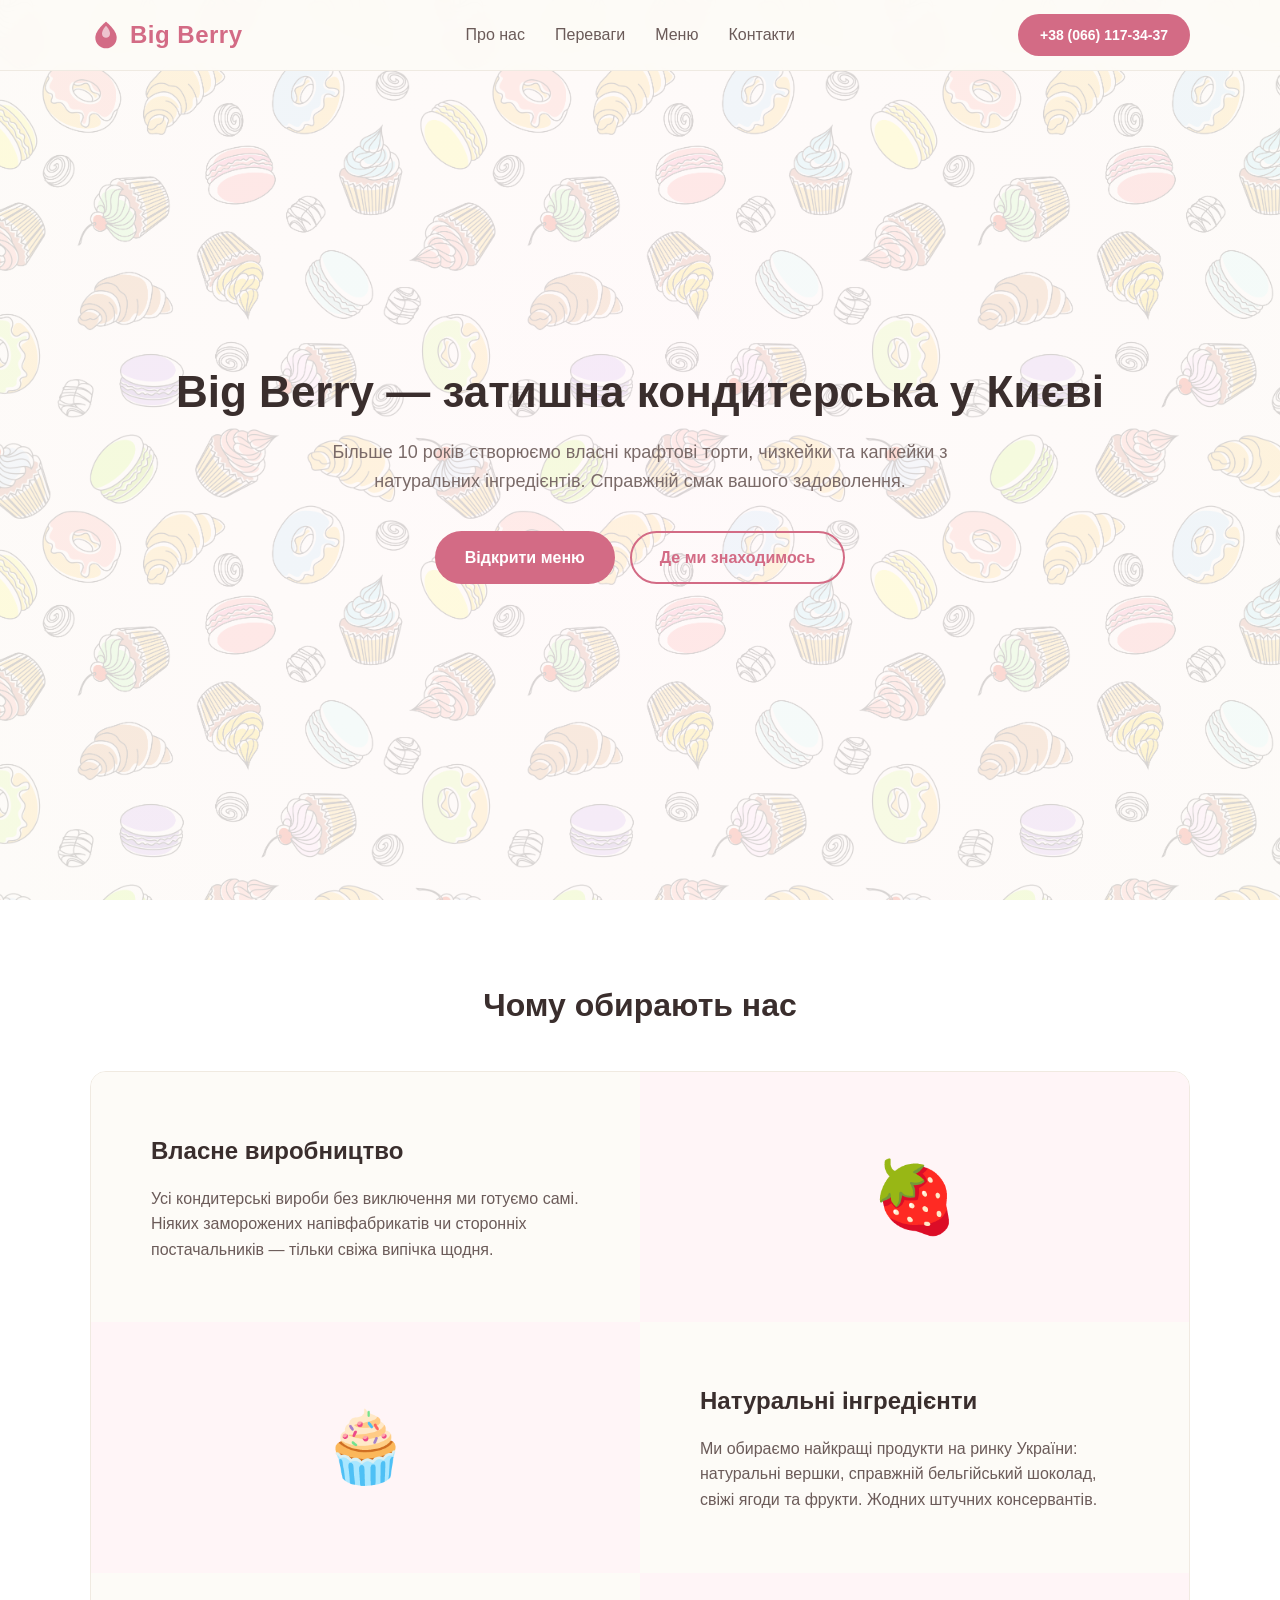
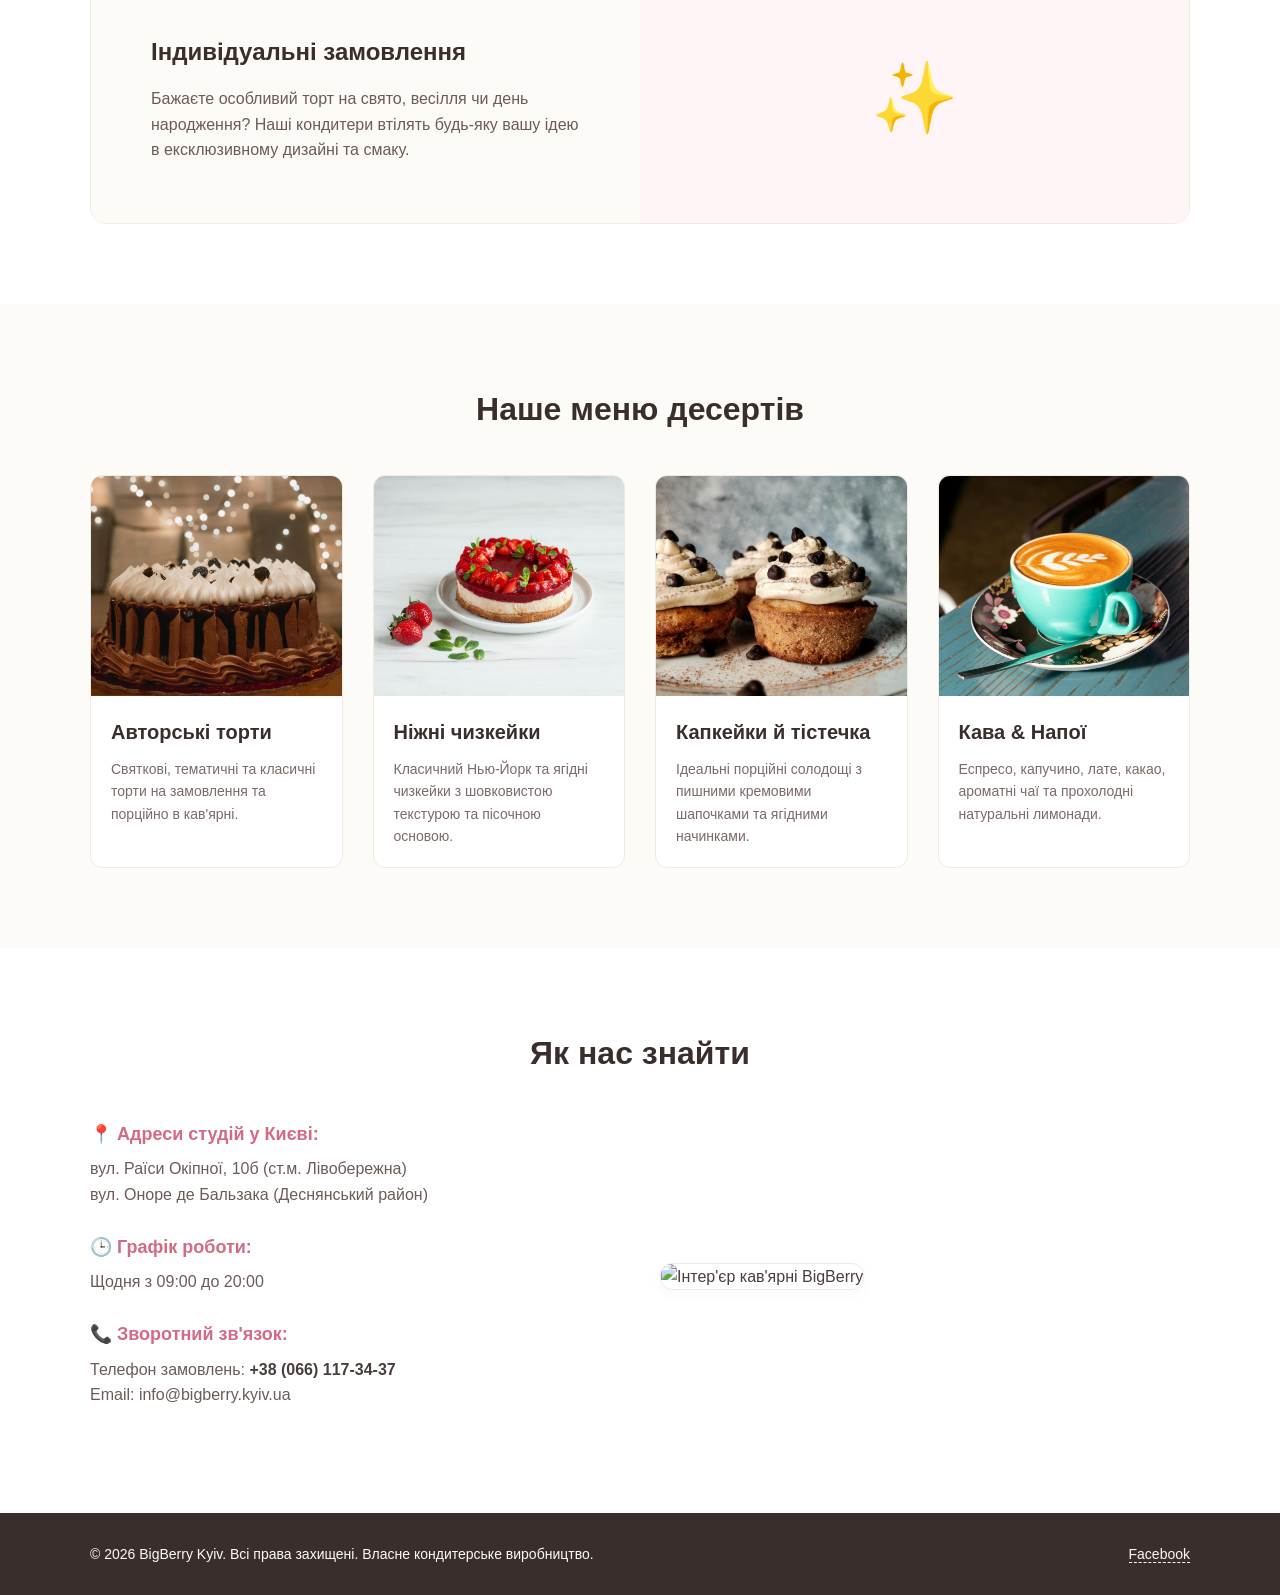
==== index.html @ 58b582c5 "Add files via upload" ====
<!DOCTYPE html>
<html lang="uk">
<head>
    <meta charset="UTF-8">
    <meta name="viewport" content="width=device-width, initial-scale=1.0">
    <title>Big Berry — Кондитерська в Києві</title>
    <link rel="stylesheet" href="style.css">
</head>
<body>

    <header class="header">
        <div class="container header__container">
            <a href="#" class="logo">
                <svg width="32" height="32" viewBox="0 0 24 24" fill="none" xmlns="http://www.w3.org/2000/svg">
                    <path d="M12 22C16.4183 22 20 18.4183 20 14C20 8 12 2 12 2C12 2 4 8 4 14C4 18.4183 7.58172 22 12 22Z" fill="#D36B85"/>
                    <path d="M12 5C12 5 15 8 15 11C15 13 13.5 14 12 14C10.5 14 9 13 9 11C9 8 12 5 12 5Z" fill="#FFF" opacity="0.6"/>
                </svg>
                <span class="logo__text">Big Berry</span>
            </a>
            <nav class="nav">
                <a href="#about" class="nav__link">Про нас</a>
                <a href="#advantages" class="nav__link">Переваги</a>
                <a href="#menu" class="nav__link">Меню</a>
                <a href="#contacts" class="nav__link">Контакти</a>
            </nav>
            <a href="tel:+380661173437" class="btn btn--header">+38 (066) 117-34-37</a>
        </div>
    </header>

    <section id="about" class="hero">
        <div class="container hero__container">
            <h1 class="hero__title">Big Berry — затишна кондитерська у Києві</h1>
            <p class="hero__subtitle">Більше 10 років створюємо власні крафтові торти, чизкейки та капкейки з натуральних інгредієнтів. Справжній смак вашого задоволення.</p>
            <div class="hero__buttons">
                <a href="#menu" class="btn">Відкрити меню</a>
                <a href="#contacts" class="btn btn--secondary">Де ми знаходимось</a>
            </div>
        </div>
    </section>

    <section id="advantages" class="advantages">
        <div class="container">
            <h2 class="section-title">Чому обирають нас</h2>
            
            <div class="grid-checkerboard">
                <div class="grid-text">
                    <h3>Власне виробництво</h3>
                    <p>Усі кондитерські вироби без виключення ми готуємо самі. Ніяких заморожених напівфабрикатів чи сторонніх постачальників — тільки свіжа випічка щодня.</p>
                </div>
                <div class="grid-visual">
                    <div class="vector-icon">🍓</div> 
                </div>

                <div class="grid-visual">
                    <div class="vector-icon">🧁</div>
                </div>
                <div class="grid-text">
                    <h3>Натуральні інгредієнти</h3>
                    <p>Ми обираємо найкращі продукти на ринку України: натуральні вершки, справжній бельгійський шоколад, свіжі ягоди та фрукти. Жодних штучних консервантів.</p>
                </div>

                <div class="grid-text">
                    <h3>Індивідуальні замовлення</h3>
                    <p>Бажаєте особливий торт на свято, весілля чи день народження? Наші кондитери втілять будь-яку вашу ідею в ексклюзивному дизайні та смаку.</p>
                </div>
                <div class="grid-visual">
                    <div class="vector-icon">✨</div>
                </div>
            </div>
        </div>
    </section>

    <section id="menu" class="menu-section">
        <div class="container">
            <h2 class="section-title">Наше меню десертів</h2>
            <div class="menu-grid">

                <div class="menu-card">
                    <div class="menu-card__img-wrapper">
                        <img src="image/cake.jpg"
                            alt="Авторські торти BigBerry" class="menu-card__img">
                    </div>
                    <div class="menu-card__content">
                        <h3 class="menu-card__title">Авторські торти</h3>
                        <p class="menu-card__desc">Святкові, тематичні та класичні торти на замовлення та порційно в
                            кав'ярні.</p>
                    </div>
                </div>

                <div class="menu-card">
                    <div class="menu-card__img-wrapper">
                        <img src="image/cheesecake.jpg"
                            alt="Ніжні чизкейки" class="menu-card__img">
                    </div>
                    <div class="menu-card__content">
                        <h3 class="menu-card__title">Ніжні чизкейки</h3>
                        <p class="menu-card__desc">Класичний Нью-Йорк та ягідні чизкейки з шовковистою текстурою та пісочною
                            основою.</p>
                    </div>
                </div>

                <div class="menu-card">
                    <div class="menu-card__img-wrapper">
                        <img src="image/cupcake.jpg"
                            alt="Капкейки й тістечка BigBerry" class="menu-card__img">
                    </div>
                    <div class="menu-card__content">
                        <h3 class="menu-card__title">Капкейки й тістечка</h3>
                        <p class="menu-card__desc">Ідеальні порційні солодощі з пишними кремовими шапочками та ягідними
                            начинками.</p>
                    </div>
                </div>

                <div class="menu-card">
                    <div class="menu-card__img-wrapper">
                        <img src="image/coffee.jpg"
                            alt="Кава & Напої" class="menu-card__img">
                    </div>
                    <div class="menu-card__content">
                        <h3 class="menu-card__title">Кава & Напої</h3>
                        <p class="menu-card__desc">Еспресо, капучино, лате, какао, ароматні чаї та прохолодні натуральні
                            лимонади.</p>
                    </div>
                </div>

            </div>
        </div>
    </section>

    <section id="contacts" class="contacts-section">
        <div class="container">
            <h2 class="section-title">Як нас знайти</h2>
            
            <div class="contacts-wrapper">
                <div class="contacts-info">
                    <div class="info-block">
                        <h4>📍 Адреси студій у Києві:</h4>
                        <p>вул. Раїси Окіпної, 10б (ст.м. Лівобережна)</p>
                        <p>вул. Оноре де Бальзака (Деснянський район)</p>
                    </div>

                    <div class="info-block">
                        <h4>🕒 Графік роботи:</h4>
                        <p>Щодня з 09:00 до 20:00</p>
                    </div>

                    <div class="info-block">
                        <h4>📞 Зворотний зв'язок:</h4>
                        <p>Телефон замовлень: <a href="tel:+380661173437" class="phone-link">+38 (066) 117-34-37</a></p>
                        <p>Email: info@bigberry.kyiv.ua</p>
                    </div>
                </div>

                <div class="contacts-map">
                    <img src="https://images.unsplash.com/photo-1554118811-1e0d58224f24?auto=format&fit=crop&w=800&q=80" 
                        alt="Інтер'єр кав'ярні BigBerry" 
                        class="contacts-img">
                </div>
            </div>
        </div>
    </section>

    <footer class="footer">
        <div class="container footer__container">
            <p>&copy; 2026 BigBerry Kyiv. Всі права захищені. Власне кондитерське виробництво.</p>
            <div class="footer__socials">
                <a href="https://facebook.com/bigberrykiev" target="_blank" class="social-link">Facebook</a>
            </div>
        </div>
    </footer>

</body>
</html>
---- style.css ----
/* --- ОБНУЛЕННЯ ТА БАЗОВІ СТИЛІ --- */
* {
    box-sizing: border-box;
    margin: 0;
    padding: 0;
}

html {
    scroll-behavior: smooth;
}

body {
    font-family: 'Segoe UI', Tahoma, Geneva, Verdana, sans-serif;
    background-color: #FDFBF7;
    color: #4A3E3D;
    line-height: 1.6;
    overflow-x: hidden; /* Захист від горизонтального скролу */
}

.container {
    width: 100%;
    max-width: 1140px;
    margin: 0 auto;
    padding: 0 20px;
}

/* --- КНОПКИ --- */
.btn {
    display: inline-block;
    background-color: #D36B85;
    color: #FFF;
    padding: 12px 28px;
    border-radius: 50px;
    text-decoration: none;
    font-weight: 600;
    transition: all 0.3s ease;
    border: 2px solid transparent;
    text-align: center;
}

.btn:hover {
    background-color: #B8526C;
    transform: translateY(-2px);
}

.btn--secondary {
    background-color: transparent;
    color: #D36B85;
    border: 2px solid #D36B85;
}

.btn--secondary:hover {
    background-color: #FFF5F7;
    color: #B8526C;
    border-color: #B8526C;
}

.btn--header {
    padding: 8px 20px;
    font-size: 14px;
    white-space: nowrap;
}

/* --- HEADER --- */
.header {
    background-color: rgba(253, 251, 247, 0.95);
    backdrop-filter: blur(8px);
    -webkit-backdrop-filter: blur(8px);
    position: fixed;
    top: 0;
    left: 0;
    width: 100%;
    z-index: 100;
    border-bottom: 1px solid #EFEAE2;
}

.header__container {
    display: flex;
    justify-content: space-between;
    align-items: center;
    height: 70px;
}

/* --- СТИЛІ ДЛЯ ЛОГОТИПУ (КОМП'ЮТЕРНА ВЕРСІЯ) --- */
.logo {
    display: flex;
    align-items: center;
    gap: 8px;
    text-decoration: none;
    color: #D36B85; /* Фірмовий ягідний колір */
    transition: transform 0.2s ease;
}

.logo:hover {
    transform: scale(1.02);
}

.logo__text {
    font-size: 24px;
    font-weight: 800; /* Робимо напис жирним та помітним */
    letter-spacing: 0.5px; /* Невеликий елегантний відступ між літерами */
    white-space: nowrap; /* ЗАБОРОНЯЄМО перенос слова "Berry" на новий рядок */
    font-family: 'Segoe UI', Tahoma, Geneva, Verdana, sans-serif;
}

.nav {
    display: flex;
    gap: 30px;
}

.nav__link {
    text-decoration: none;
    color: #6B5B59;
    font-weight: 500;
    transition: color 0.2s ease;
}

.nav__link:hover {
    color: #D36B85;
}

/* --- HERO SECTION НА ВЕСЬ ДИСПЛЕЙ --- */
.hero {
    min-height: 100vh;
    min-height: 100dvh; /* Для мобільних */
    display: flex;
    align-items: center;
    justify-content: center;
    padding: 90px 0 40px 0;
    text-align: center;
    position: relative;
    /* Ніжний світло-кремовий градієнт під вектором */
    background: radial-gradient(circle at center, #FFF8F9 0%, #FDFBF7 100%);
    box-sizing: border-box;
    overflow: hidden;
}


/* ШАР ДЛЯ ВЕКТОРНОЇ ГРАФІКИ З ЛОКАЛЬНОЇ ПАПКИ */
.hero::before {
    content: "";
    position: absolute;
    top: 0;
    left: 0;
    width: 100%;
    height: 100%;
    z-index: 1;
    
    /* Прозорість зображення (0.15 — це 15% видимості). 
       Регулюйте її, щоб фон залишався ніжним і текст добре читався */
    opacity: 0.15; 
    pointer-events: none;
    
    /* Шлях до вашого завантаженого файлу (замініть pattern.svg на вашу назву) */
    background-image: url("image/1047.jpg");
    background-repeat: repeat;
    
    /* Масштаб вашого фону (наприклад, 400px або 500px, залежно від того, 
       якого розміру солодощі ви хочете бачити) */
    background-size: 450px 450px; 
}
/* Контентний блок поверх патерну */
.hero__container {
    position: relative;
    z-index: 2;
    width: 100%;
}

.hero__title {
    font-size: 44px;
    font-weight: 800;
    line-height: 1.2;
    margin-bottom: 20px;
    color: #3A2E2D;
}

.hero__subtitle {
    font-size: 18px;
    color: #7A6A68;
    max-width: 700px;
    margin: 0 auto 35px auto;
}

.hero__buttons {
    display: flex;
    justify-content: center;
    align-items: center;
    gap: 15px;
}

/* --- ЗАГОЛОВКИ СЕКЦІЙ --- */
.section-title {
    text-align: center;
    font-size: 32px;
    margin-bottom: 40px;
    color: #3A2E2D;
    font-weight: 700;
}

/* --- ADVANTAGES (ШАХОВИЙ ПОРЯДОК) --- */
.advantages {
    padding: 80px 0;
    background-color: #FFF;
}

.grid-checkerboard {
    display: grid;
    grid-template-columns: 1fr 1fr;
    border: 1px solid #F0EAE1;
    border-radius: 16px;
    overflow: hidden;
}

.grid-text {
    padding: 60px;
    background-color: #FDFBF7;
    display: flex;
    flex-direction: column;
    justify-content: center;
}

.grid-text h3 {
    font-size: 24px;
    margin-bottom: 15px;
    color: #3A2E2D;
}

.grid-text p {
    color: #6B5B59;
}

.grid-visual {
    background-color: #FFF5F7;
    display: flex;
    justify-content: center;
    align-items: center;
    padding: 40px;
}

.vector-icon {
    font-size: 70px;
}

/* --- MENU SECTION --- */
.menu-section {
    padding: 80px 0;
    background-color: #FDFBF7;
}

.menu-grid {
    display: grid;
    grid-template-columns: repeat(auto-fit, minmax(250px, 1fr));
    gap: 30px;
}

.menu-card {
    background-color: #FFF;
    border: 1px solid #EFEAE2;
    border-radius: 12px;
    overflow: hidden;
    transition: transform 0.3s ease, box-shadow 0.3s ease;
    display: flex;
    flex-direction: column;
}

.menu-card:hover {
    transform: translateY(-5px);
    box-shadow: 0 10px 20px rgba(74, 62, 61, 0.05);
}

.menu-card__img-wrapper {
    width: 100%;
    height: 220px;
    overflow: hidden;
}

.menu-card__img {
    width: 100%;
    height: 100%;
    object-fit: cover;
    transition: transform 0.5s ease;
}

.menu-card:hover .menu-card__img {
    transform: scale(1.05);
}

.menu-card__content {
    padding: 20px;
    flex-grow: 1;
}

.menu-card__title {
    font-size: 20px;
    margin-bottom: 10px;
    color: #3A2E2D;
}

.menu-card__desc {
    font-size: 14px;
    color: #7A6A68;
}

/* --- CONTACTS SECTION --- */
.contacts-section {
    padding: 80px 0;
    background-color: #FFF;
}

.contacts-wrapper {
    display: grid;
    grid-template-columns: 1fr 1fr;
    gap: 40px;
    align-items: center;
}

.info-block {
    margin-bottom: 25px;
}

.info-block h4 {
    font-size: 18px;
    color: #D36B85;
    margin-bottom: 8px;
}

.info-block p {
    color: #6B5B59;
}

.phone-link {
    color: #4A3E3D;
    font-weight: 600;
    text-decoration: none;
}

.phone-link:hover {
    color: #D36B85;
}

.contacts-map {
    width: 100%;
}

.contacts-img {
    width: 100%;
    height: 380px;
    object-fit: cover;
    border-radius: 12px;
    border: 1px solid #EFEAE2;
    box-shadow: 0 4px 15px rgba(74, 62, 61, 0.03);
}

/* --- FOOTER --- */
.footer {
    background-color: #3A2E2D;
    color: #FDFBF7;
    padding: 30px 0;
    font-size: 14px;
}

.footer__container {
    display: flex;
    justify-content: space-between;
    align-items: center;
    gap: 15px;
}

.social-link {
    color: #FFF5F7;
    text-decoration: none;
    border-bottom: 1px dashed #FFF5F7;
}

/* --- МЕДІА-ЗАПИТИ ДЛЯ ПОВНОЇ АДАПТИВНОСТІ --- */

@media (max-width: 992px) {
    .hero__title {
        font-size: 38px;
    }
    .grid-text {
        padding: 40px;
    }
}

@media (max-width: 768px) {
    /* Ховаємо навігацію, залишаємо кнопку дзвінка */
    .nav { 
        display: none; 
    }
    
    .header__container {
        padding: 0 15px;
    }

    .logo__text {
        font-size: 19px; /* Акуратно зменшуємо розмір шрифту на смартфонах */
        letter-spacing: 0.2px;
        margin-right: 25px;
    }
    
    .header__container {
        padding: 0 15px; /* Трохи звужуємо відступи шапки, щоб звільнити місце */
    }

    /* Героїчна секція */
    .hero {
        padding: 130px 0 70px 0;
    }
    .hero__title {
        font-size: 28px;
    }
    .hero__subtitle {
        font-size: 16px;
    }
    .hero__buttons {
        flex-direction: column;
        width: 100%;
        max-width: 280px;
        margin: 0 auto;
    }
    .btn {
        width: 100%;
    }

    /* Перебудова шахівниці */
    .grid-checkerboard {
        grid-template-columns: 1fr;
        border-radius: 12px;
    }
    
    .grid-checkerboard > :nth-child(1) { order: 1; }
    .grid-checkerboard > :nth-child(2) { order: 2; }
    .grid-checkerboard > :nth-child(3) { order: 4; }
    .grid-checkerboard > :nth-child(4) { order: 3; }
    .grid-checkerboard > :nth-child(5) { order: 5; }
    .grid-checkerboard > :nth-child(6) { order: 6; }

    .grid-text {
        padding: 30px 20px;
        text-align: center;
    }
    .grid-visual {
        padding: 30px;
    }
    .vector-icon {
        font-size: 55px;
    }

    /* Меню та Контакти */
    .menu-grid {
        grid-template-columns: 1fr;
        gap: 20px;
    }
    .menu-card__img-wrapper {
        height: 180px;
    }

    .contacts-wrapper {
        grid-template-columns: 1fr;
        gap: 30px;
    }

    .contacts-img {
        height: 240px;
    }
    
    .section-title {
        font-size: 26px;
        margin-bottom: 30px;
    }

    /* Футер */
    .footer__container {
        flex-direction: column;
        text-align: center;
    }
}

@media (max-width: 360px) {
    /* Для зовсім маленьких екранів (наприклад, iPhone SE) */
    .logo__text {
        font-size: 17px; 
    }
}
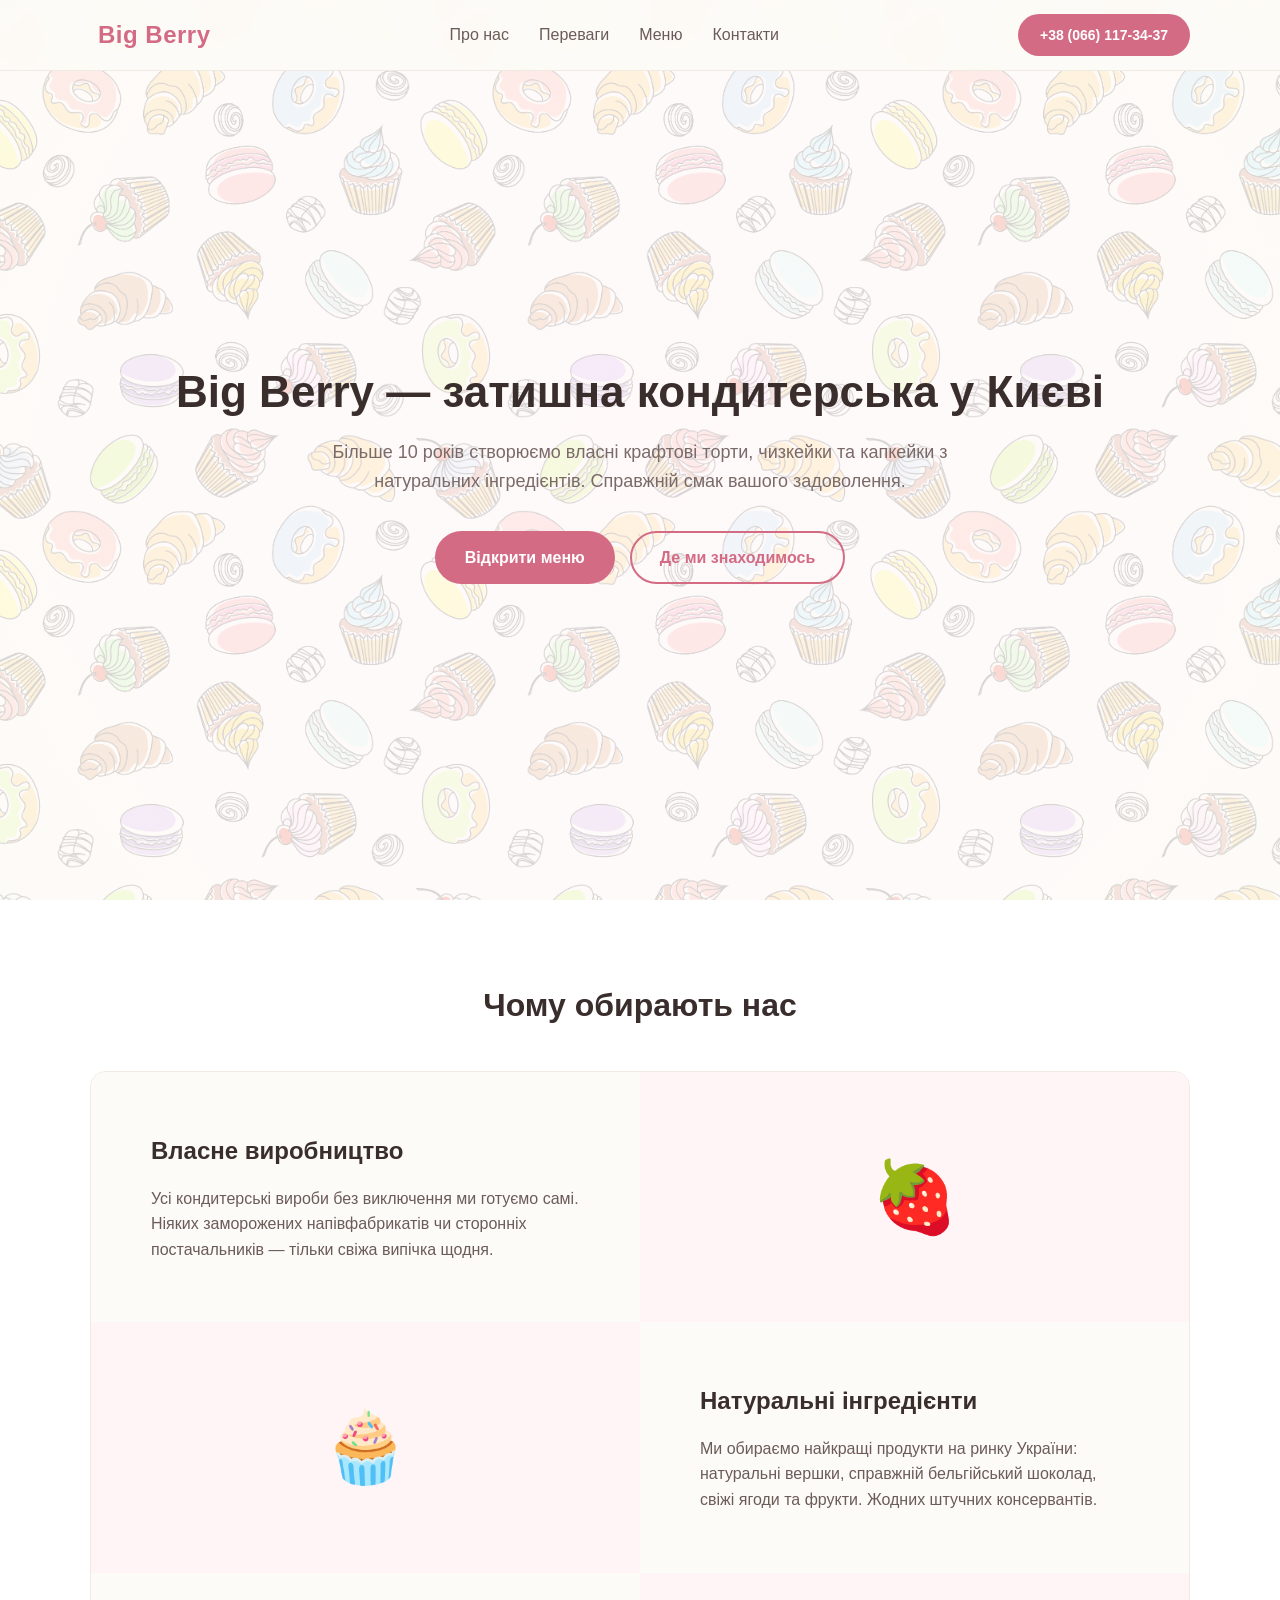
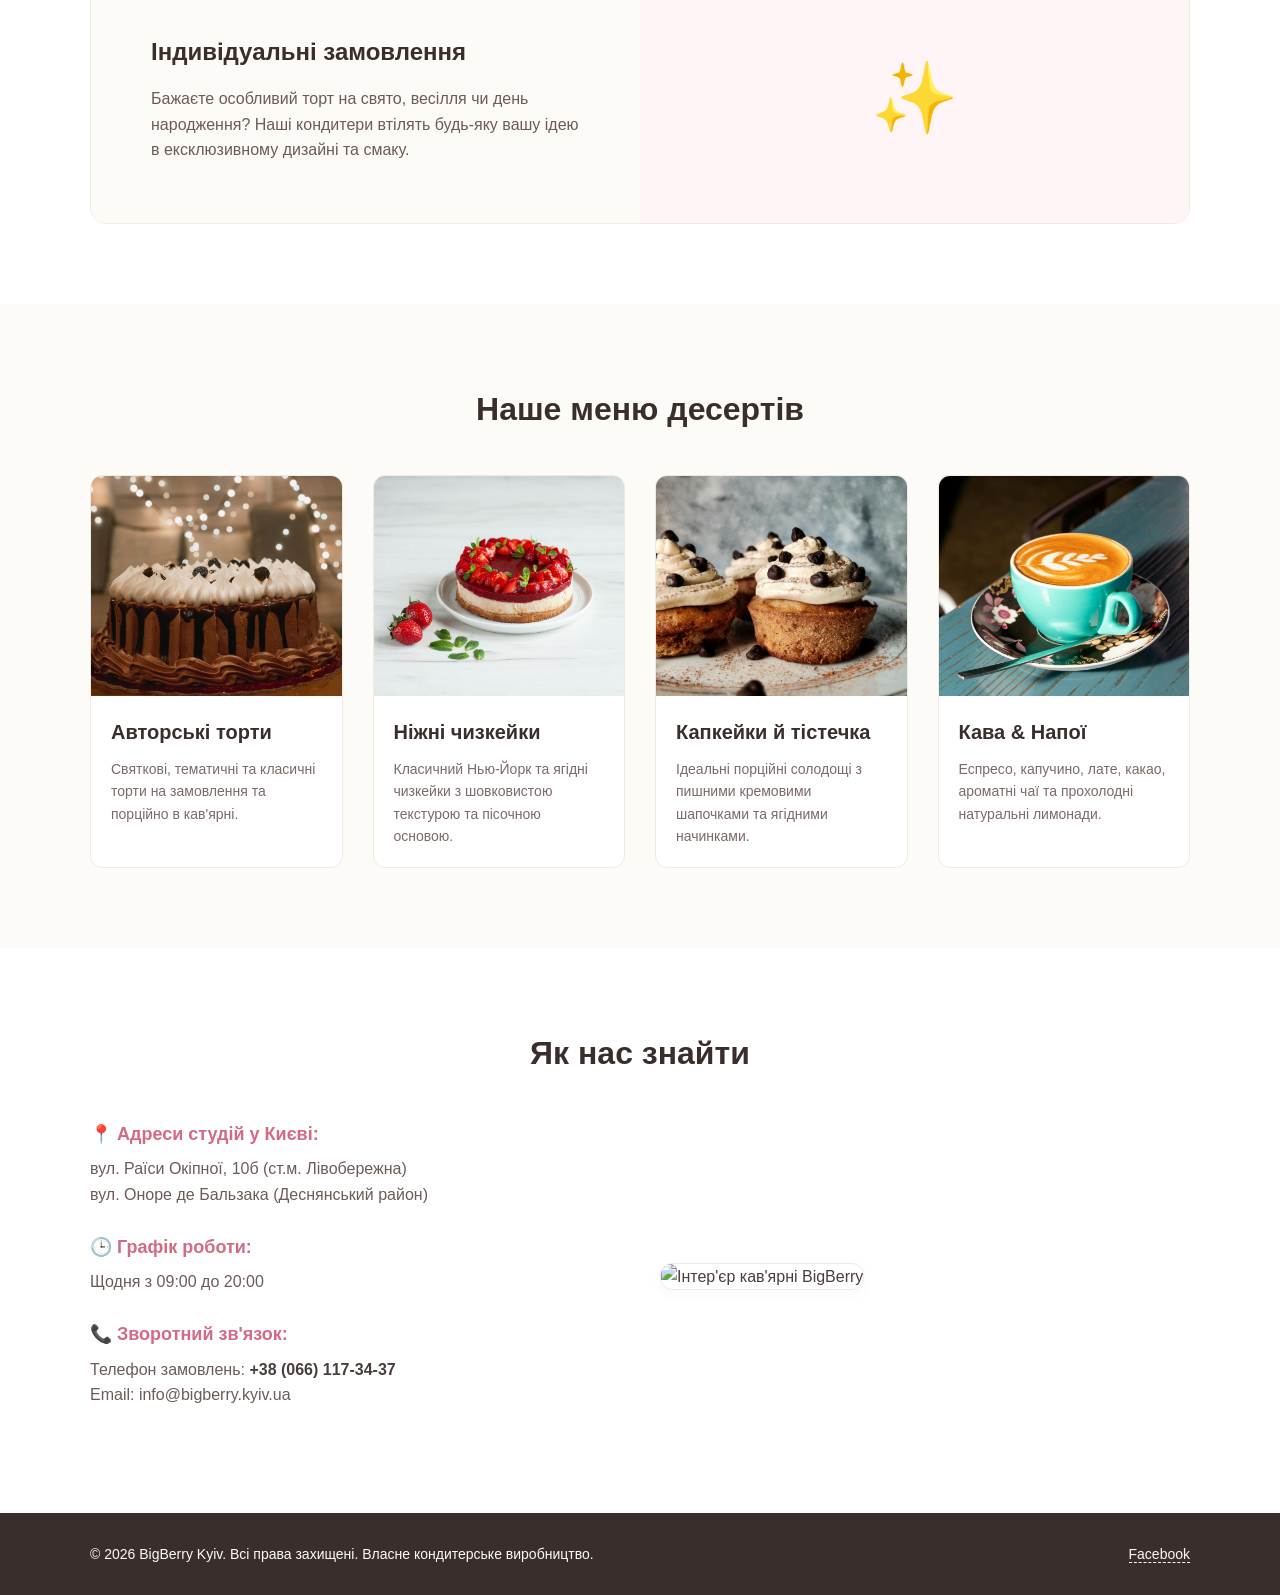
==== commit 0d56f9ca: "index.html" ====
--- a/index.html
+++ b/index.html
@@ -11,9 +11,26 @@
     <header class="header">
         <div class="container header__container">
             <a href="#" class="logo">
-                <svg width="32" height="32" viewBox="0 0 24 24" fill="none" xmlns="http://www.w3.org/2000/svg">
-                    <path d="M12 22C16.4183 22 20 18.4183 20 14C20 8 12 2 12 2C12 2 4 8 4 14C4 18.4183 7.58172 22 12 22Z" fill="#D36B85"/>
-                    <path d="M12 5C12 5 15 8 15 11C15 13 13.5 14 12 14C10.5 14 9 13 9 11C9 8 12 5 12 5Z" fill="#FFF" opacity="0.6"/>
+                <svg class="logo__svg" xmlns="http://www.w3.org/2000/svg" viewBox="0 0 100 115">
+                    <path d="M50,22 C49,15 44,5 54,2 C53,8 51,14 50,22 Z" fill="#B8526C"/>
+                    <path d="M50,22 C44,14 31,13 36,25 C42,24 47,23 50,22 Z" fill="#B8526C"/>
+                    <path d="M50,22 C56,14 69,13 64,25 C58,24 53,23 50,22 Z" fill="#B8526C"/>
+                    <path d="M50,24 
+                             C38,22 28,30 26,42 
+                             C16,42 12,52 16,62 
+                             C8,66 8,78 16,84 
+                             C12,94 22,104 32,102 
+                             C38,112 50,114 56,112 
+                             C62,114 74,112 80,102 
+                             C90,104 100,94 96,84 
+                             C104,78 104,66 96,62 
+                             C100,52 96,42 86,42 
+                             C84,30 74,22 62,24 
+                             C56,25 56,25 50,24 Z" 
+                          fill="#FFFFFF" 
+                          stroke="#B8526C" 
+                          stroke-width="5" 
+                          stroke-linejoin="round"/>
                 </svg>
                 <span class="logo__text">Big Berry</span>
             </a>
@@ -170,4 +187,4 @@
     </footer>
 
 </body>
-</html>+</html>
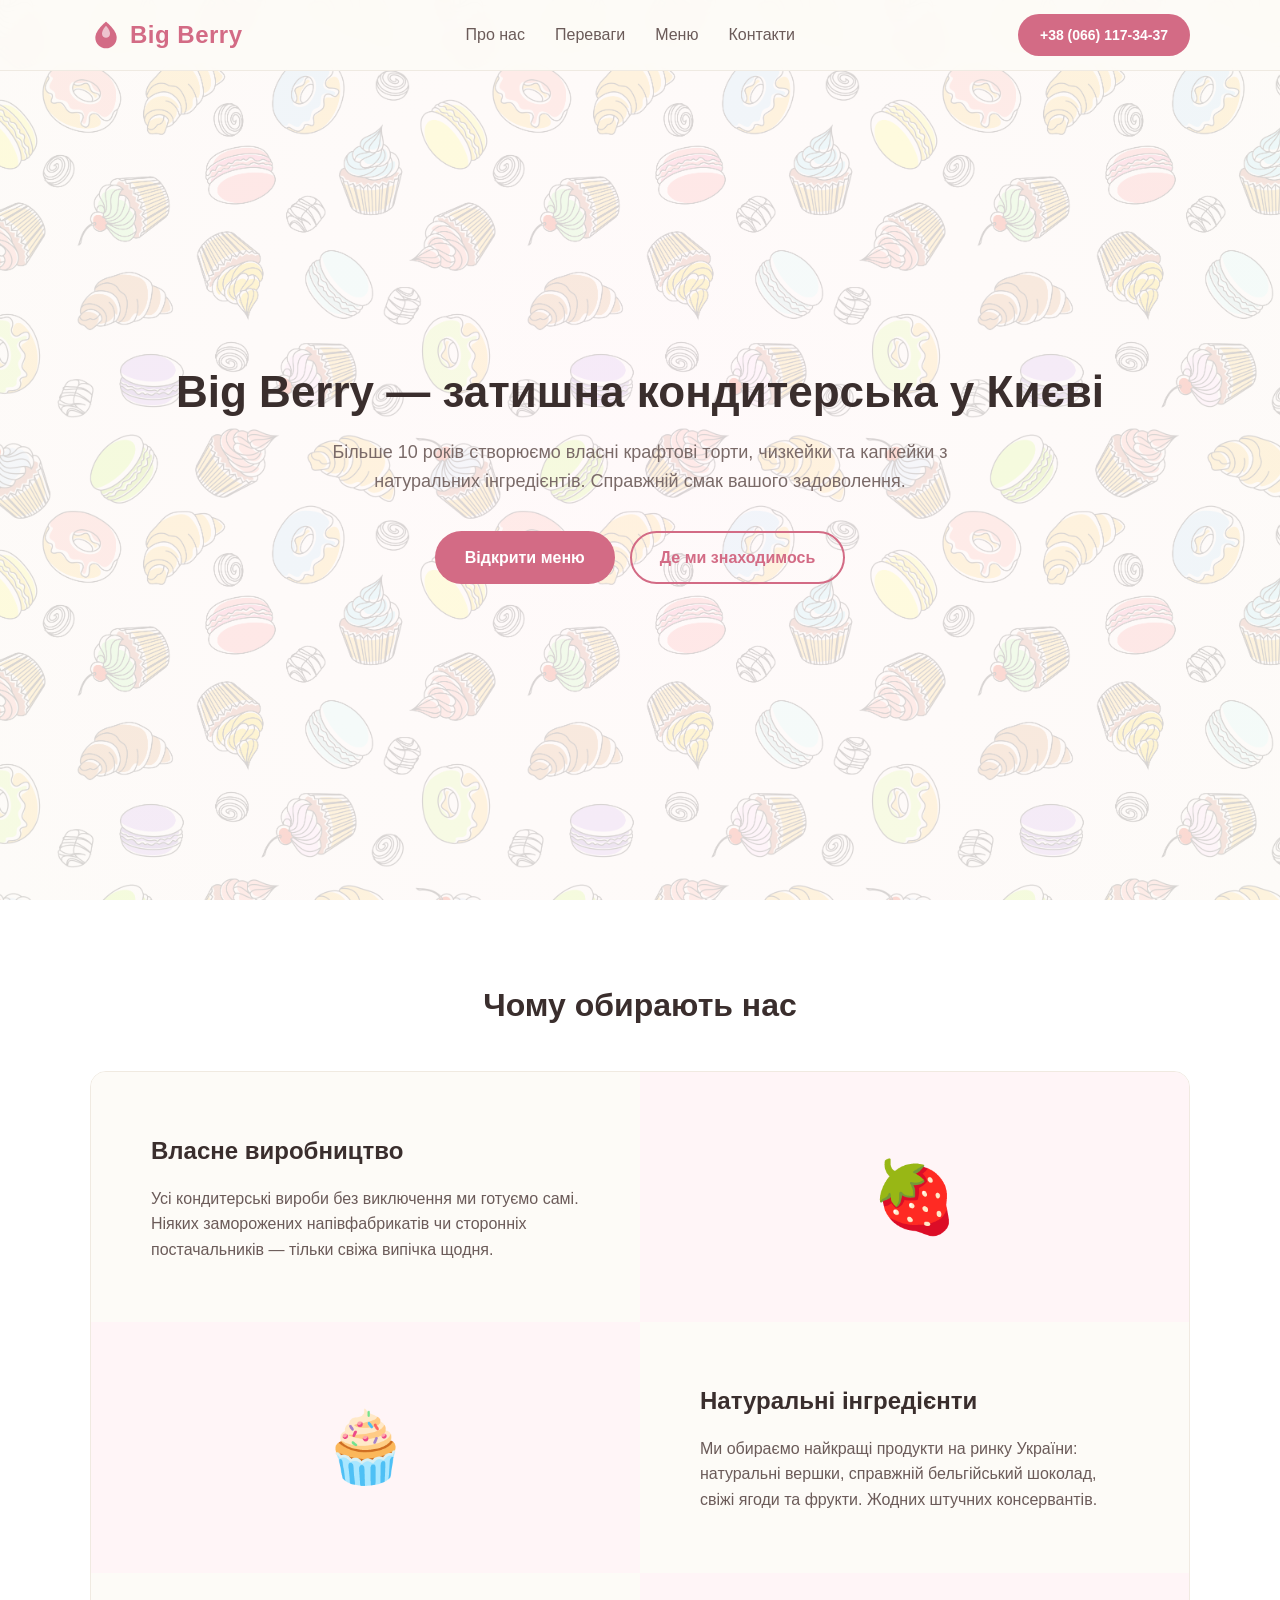
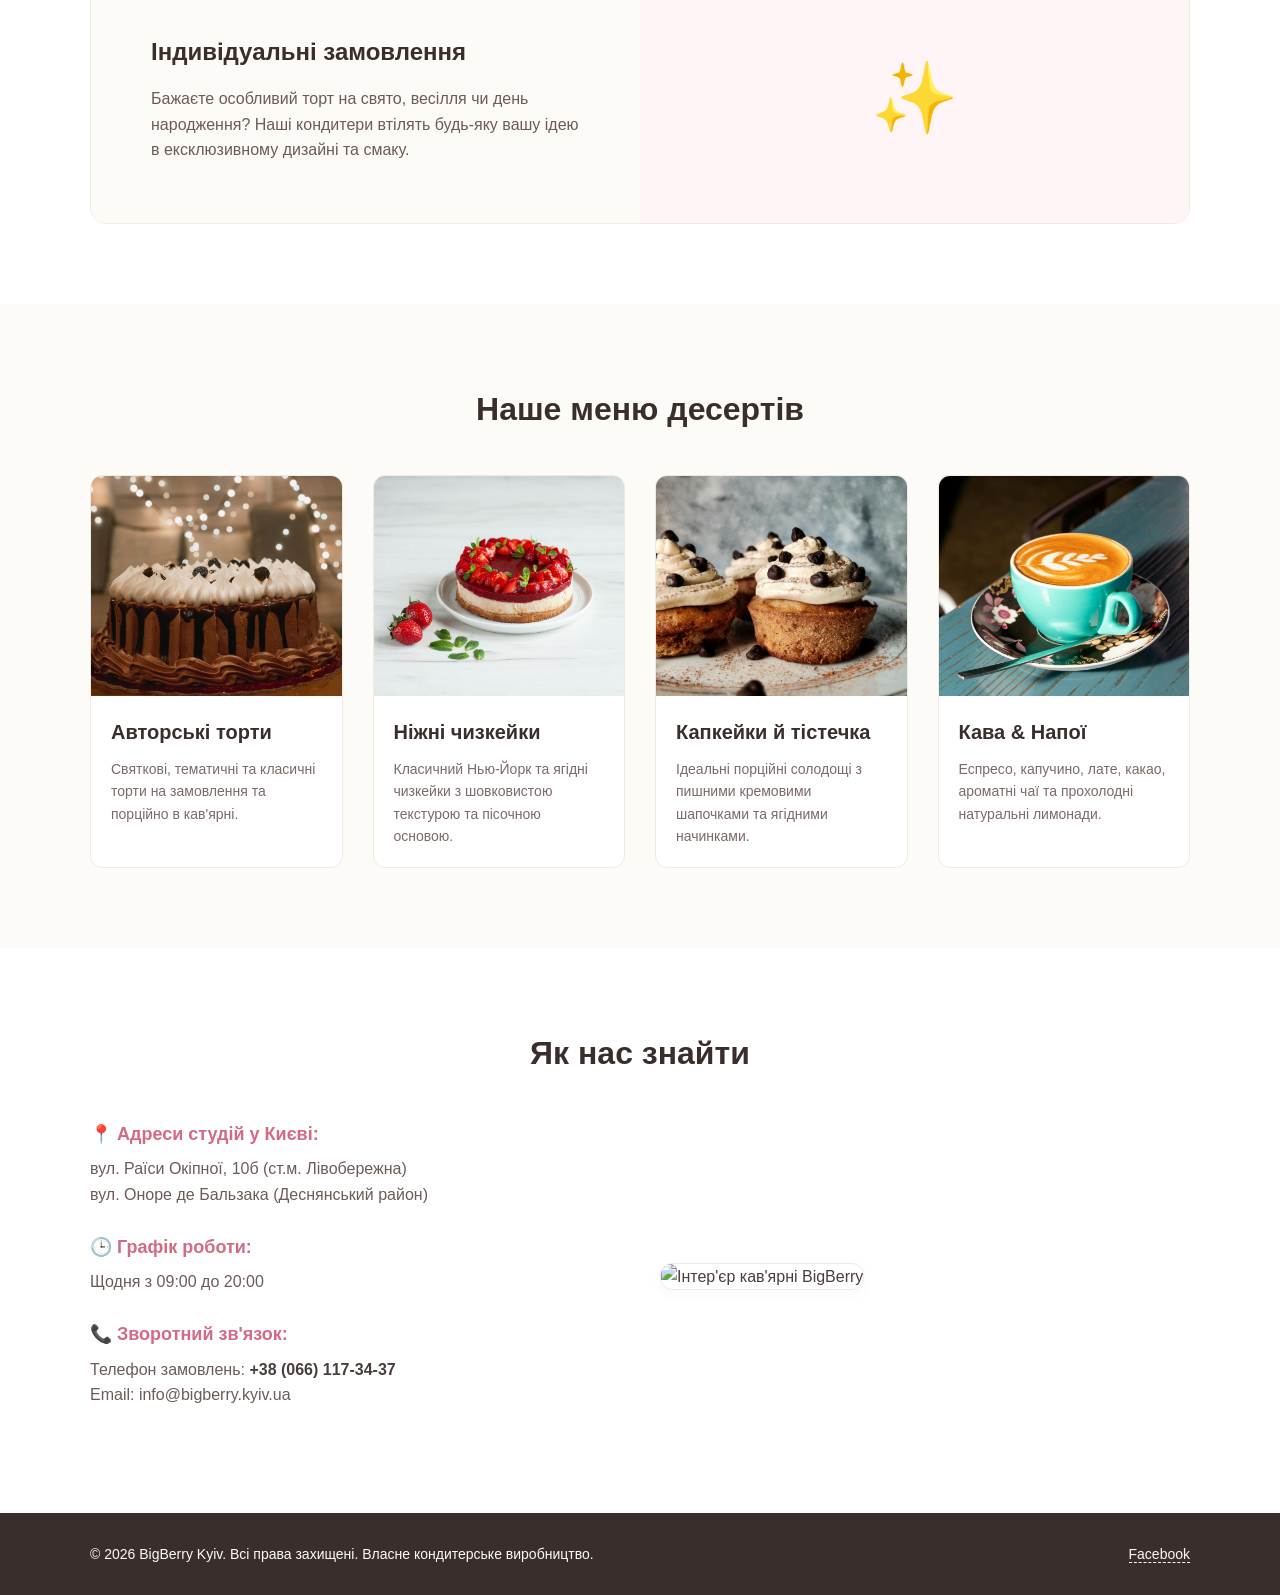
==== commit 0a85ecd5: "index.html" ====
--- a/index.html
+++ b/index.html
@@ -11,26 +11,9 @@
     <header class="header">
         <div class="container header__container">
             <a href="#" class="logo">
-                <svg class="logo__svg" xmlns="http://www.w3.org/2000/svg" viewBox="0 0 100 115">
-                    <path d="M50,22 C49,15 44,5 54,2 C53,8 51,14 50,22 Z" fill="#B8526C"/>
-                    <path d="M50,22 C44,14 31,13 36,25 C42,24 47,23 50,22 Z" fill="#B8526C"/>
-                    <path d="M50,22 C56,14 69,13 64,25 C58,24 53,23 50,22 Z" fill="#B8526C"/>
-                    <path d="M50,24 
-                             C38,22 28,30 26,42 
-                             C16,42 12,52 16,62 
-                             C8,66 8,78 16,84 
-                             C12,94 22,104 32,102 
-                             C38,112 50,114 56,112 
-                             C62,114 74,112 80,102 
-                             C90,104 100,94 96,84 
-                             C104,78 104,66 96,62 
-                             C100,52 96,42 86,42 
-                             C84,30 74,22 62,24 
-                             C56,25 56,25 50,24 Z" 
-                          fill="#FFFFFF" 
-                          stroke="#B8526C" 
-                          stroke-width="5" 
-                          stroke-linejoin="round"/>
+                <svg width="32" height="32" viewBox="0 0 24 24" fill="none" xmlns="http://www.w3.org/2000/svg">
+                    <path d="M12 22C16.4183 22 20 18.4183 20 14C20 8 12 2 12 2C12 2 4 8 4 14C4 18.4183 7.58172 22 12 22Z" fill="#D36B85"/>
+                    <path d="M12 5C12 5 15 8 15 11C15 13 13.5 14 12 14C10.5 14 9 13 9 11C9 8 12 5 12 5Z" fill="#FFF" opacity="0.6"/>
                 </svg>
                 <span class="logo__text">Big Berry</span>
             </a>
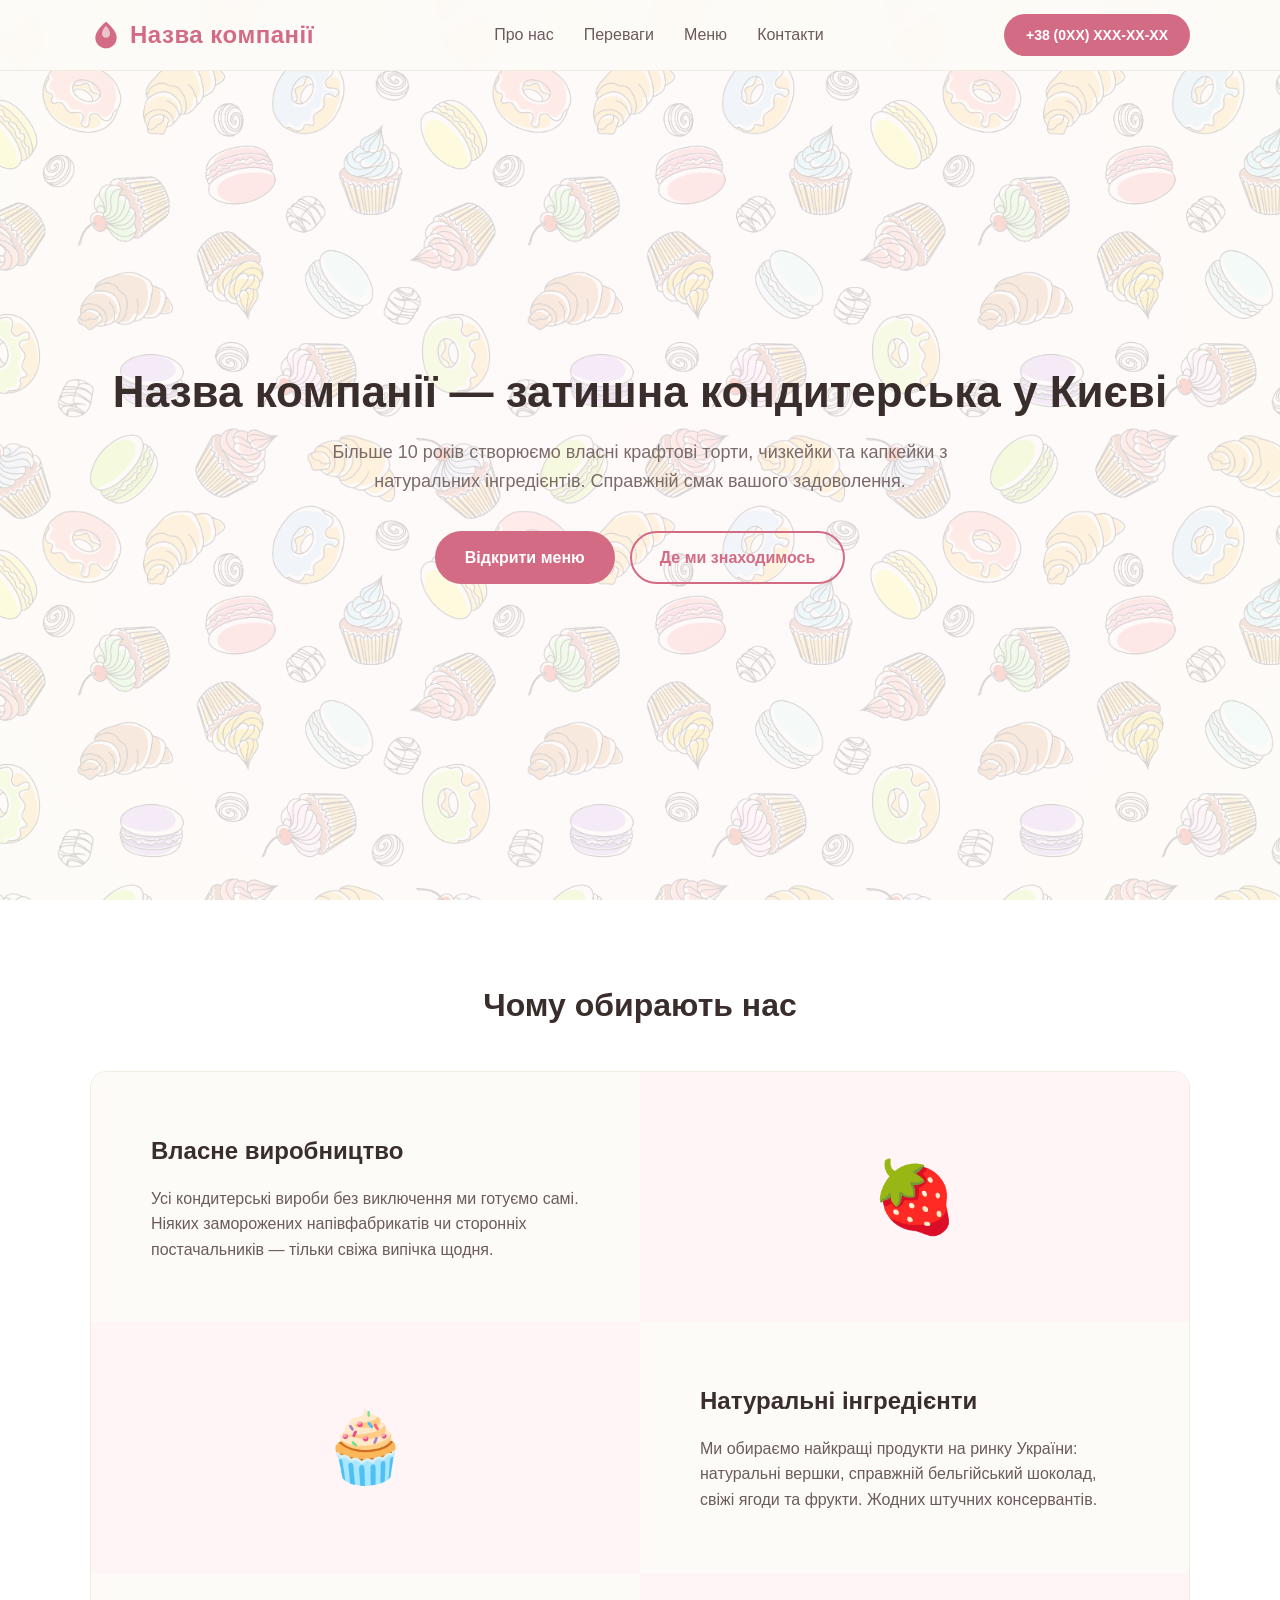
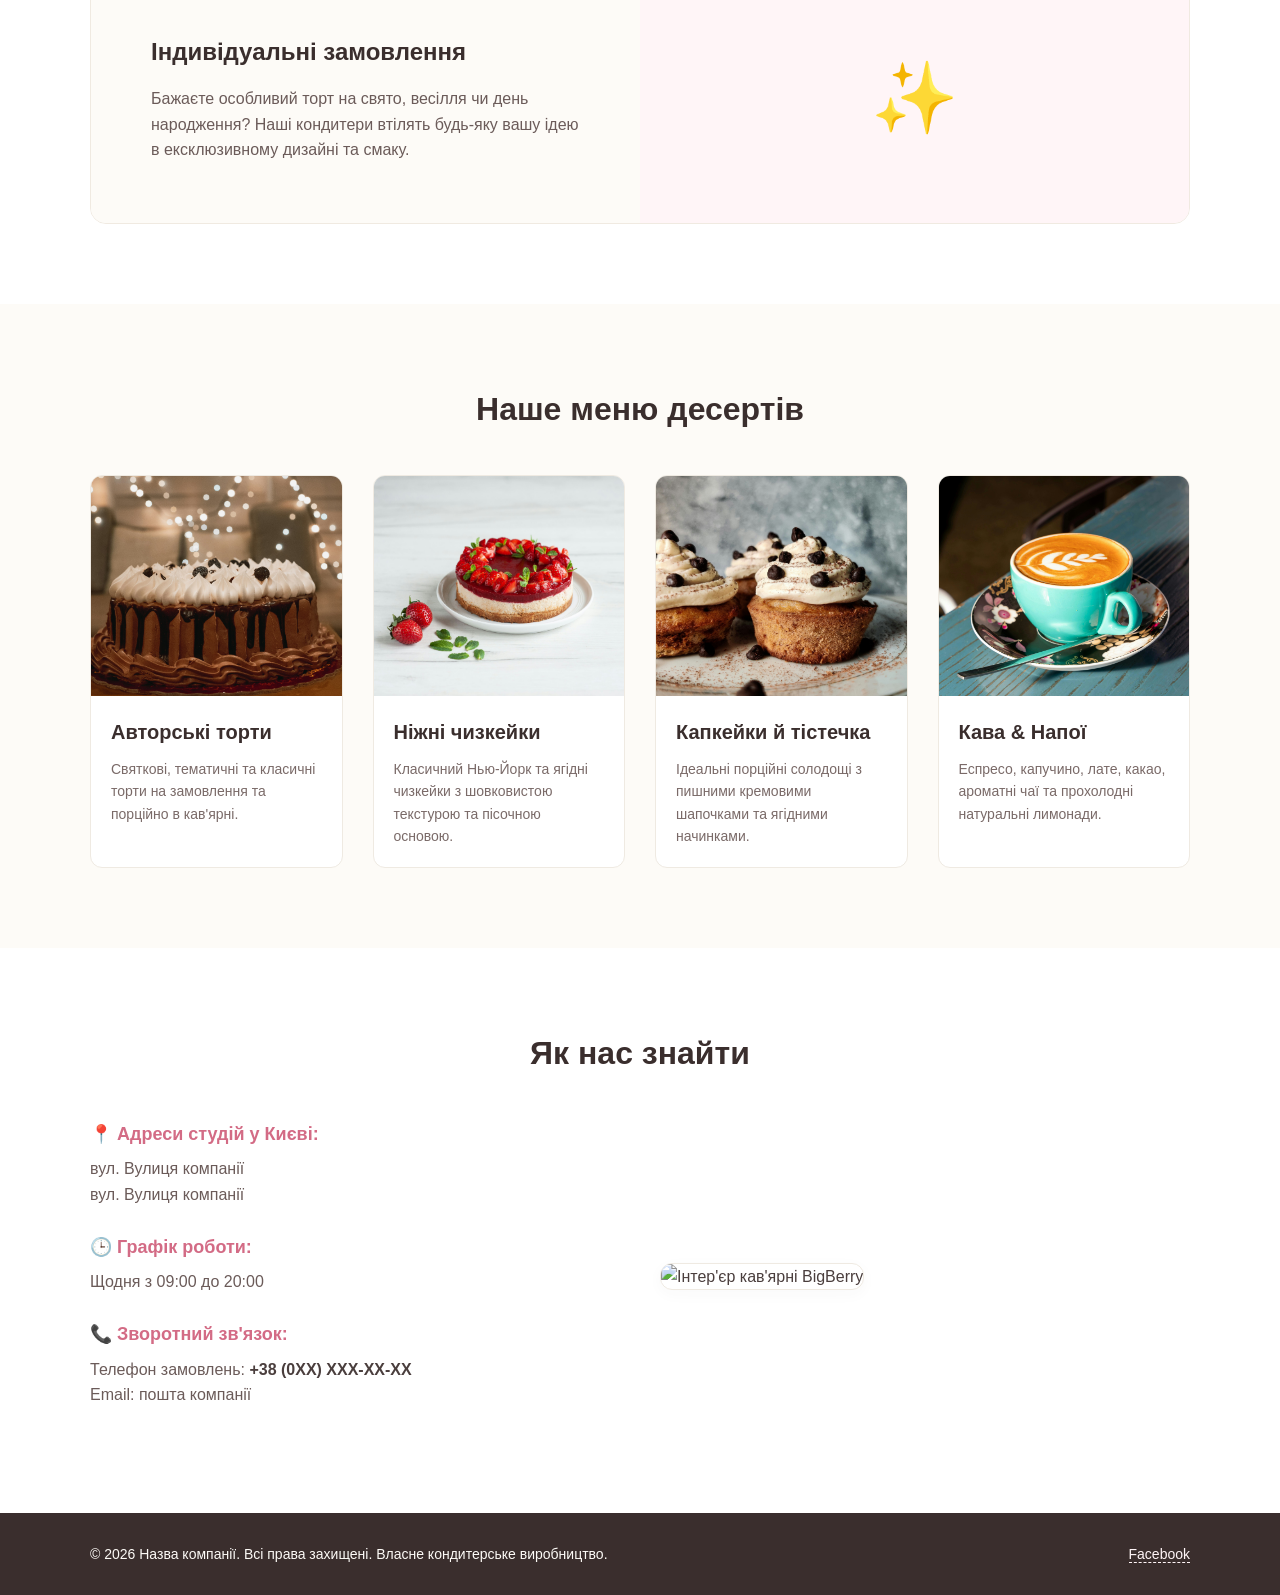
==== commit 279de0f5: "index.html" ====
--- a/index.html
+++ b/index.html
@@ -3,7 +3,7 @@
 <head>
     <meta charset="UTF-8">
     <meta name="viewport" content="width=device-width, initial-scale=1.0">
-    <title>Big Berry — Кондитерська в Києві</title>
+    <title>Назва компанії — Кондитерська в Києві</title>
     <link rel="stylesheet" href="style.css">
 </head>
 <body>
@@ -15,7 +15,7 @@
                     <path d="M12 22C16.4183 22 20 18.4183 20 14C20 8 12 2 12 2C12 2 4 8 4 14C4 18.4183 7.58172 22 12 22Z" fill="#D36B85"/>
                     <path d="M12 5C12 5 15 8 15 11C15 13 13.5 14 12 14C10.5 14 9 13 9 11C9 8 12 5 12 5Z" fill="#FFF" opacity="0.6"/>
                 </svg>
-                <span class="logo__text">Big Berry</span>
+                <span class="logo__text">Назва компанії</span>
             </a>
             <nav class="nav">
                 <a href="#about" class="nav__link">Про нас</a>
@@ -23,13 +23,13 @@
                 <a href="#menu" class="nav__link">Меню</a>
                 <a href="#contacts" class="nav__link">Контакти</a>
             </nav>
-            <a href="tel:+380661173437" class="btn btn--header">+38 (066) 117-34-37</a>
+            <a href="№" class="btn btn--header">+38 (0ХХ) ХХХ-ХХ-ХХ</a>
         </div>
     </header>
 
     <section id="about" class="hero">
         <div class="container hero__container">
-            <h1 class="hero__title">Big Berry — затишна кондитерська у Києві</h1>
+            <h1 class="hero__title">Назва компанії — затишна кондитерська у Києві</h1>
             <p class="hero__subtitle">Більше 10 років створюємо власні крафтові торти, чизкейки та капкейки з натуральних інгредієнтів. Справжній смак вашого задоволення.</p>
             <div class="hero__buttons">
                 <a href="#menu" class="btn">Відкрити меню</a>
@@ -135,8 +135,8 @@
                 <div class="contacts-info">
                     <div class="info-block">
                         <h4>📍 Адреси студій у Києві:</h4>
-                        <p>вул. Раїси Окіпної, 10б (ст.м. Лівобережна)</p>
-                        <p>вул. Оноре де Бальзака (Деснянський район)</p>
+                        <p>вул. Вулиця компанії</p>
+                        <p>вул. Вулиця компанії</p>
                     </div>
 
                     <div class="info-block">
@@ -146,8 +146,8 @@
 
                     <div class="info-block">
                         <h4>📞 Зворотний зв'язок:</h4>
-                        <p>Телефон замовлень: <a href="tel:+380661173437" class="phone-link">+38 (066) 117-34-37</a></p>
-                        <p>Email: info@bigberry.kyiv.ua</p>
+                        <p>Телефон замовлень: <a href="№" class="phone-link">+38 (0ХХ) ХХХ-ХХ-ХХ</a></p>
+                        <p>Email: пошта компанії</p>
                     </div>
                 </div>
 
@@ -162,9 +162,9 @@
 
     <footer class="footer">
         <div class="container footer__container">
-            <p>&copy; 2026 BigBerry Kyiv. Всі права захищені. Власне кондитерське виробництво.</p>
+            <p>&copy; 2026 Назва компанії. Всі права захищені. Власне кондитерське виробництво.</p>
             <div class="footer__socials">
-                <a href="https://facebook.com/bigberrykiev" target="_blank" class="social-link">Facebook</a>
+                <a href="№" target="_blank" class="social-link">Facebook</a>
             </div>
         </div>
     </footer>
